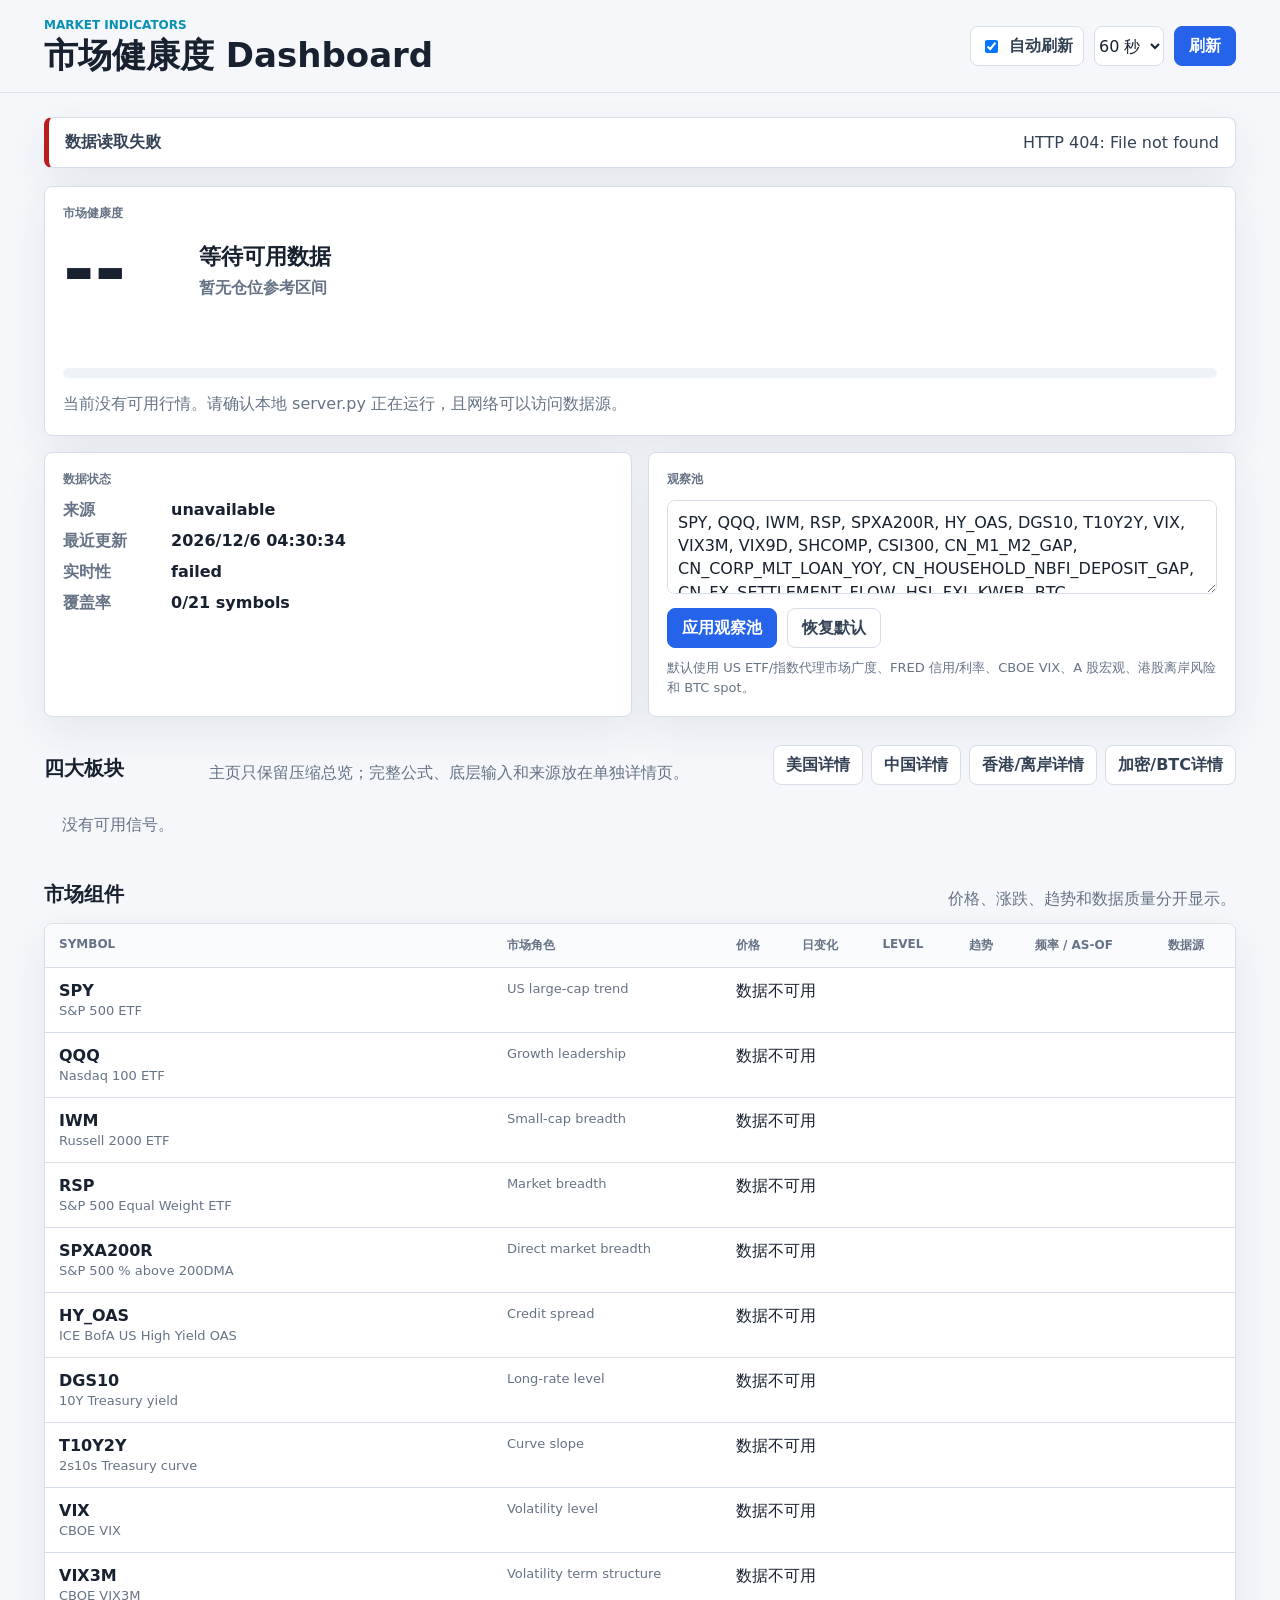
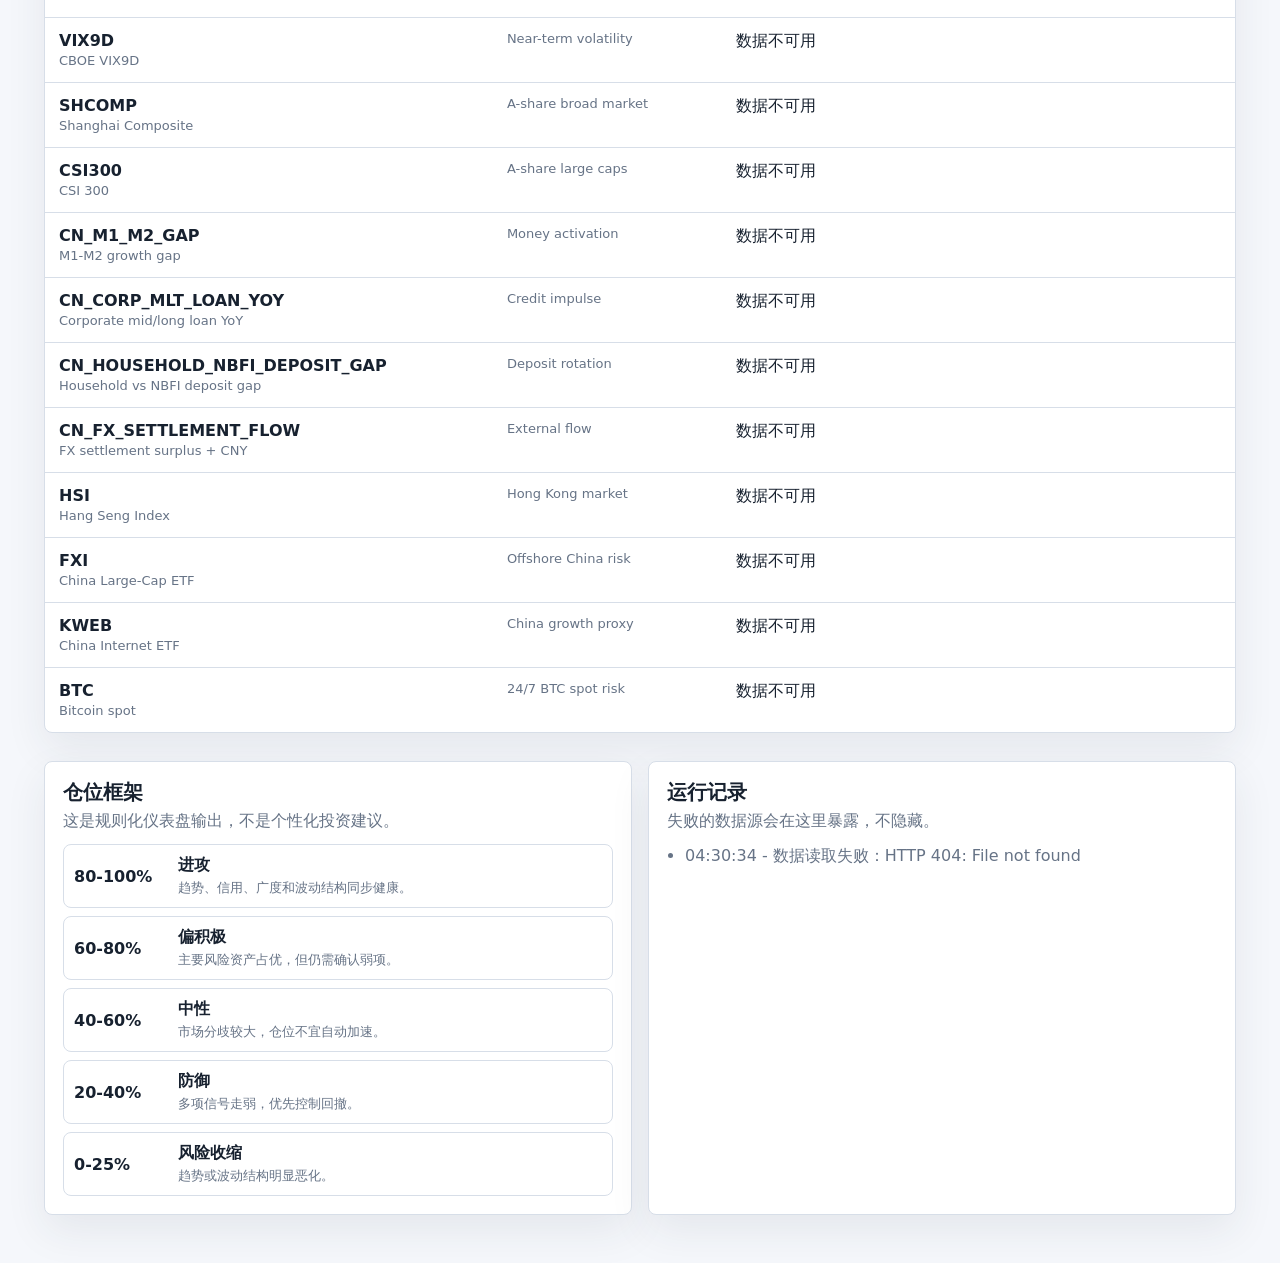
==== index.html @ c3586daf "Prepare dashboard for cloud deployment" ====
<!doctype html>
<html lang="zh-CN">
  <head>
    <meta charset="utf-8" />
    <meta name="viewport" content="width=device-width, initial-scale=1" />
    <title>Market Indicators</title>
    <link rel="stylesheet" href="styles.css" />
  </head>
  <body data-page="dashboard">
    <header class="topbar">
      <div>
        <p class="eyebrow">Market Indicators</p>
        <h1>市场健康度 Dashboard</h1>
      </div>
      <div class="topbar-actions">
        <label class="toggle">
          <input id="autoRefreshToggle" type="checkbox" checked />
          <span>自动刷新</span>
        </label>
        <select id="refreshInterval" aria-label="刷新频率">
          <option value="30">30 秒</option>
          <option value="60" selected>60 秒</option>
          <option value="120">2 分钟</option>
          <option value="300">5 分钟</option>
        </select>
        <button id="refreshButton" type="button">刷新</button>
      </div>
    </header>

    <main class="page-shell">
      <section id="statusBanner" class="status-banner loading" aria-live="polite">
        <strong>正在读取行情...</strong>
        <span>数据会显示来源、时间戳和实时性标签。</span>
      </section>

      <section class="summary-grid" aria-label="市场总览">
        <article class="score-panel">
          <div class="panel-label">市场健康度</div>
          <div class="score-row">
            <div id="healthScore" class="score-value">--</div>
            <div>
              <div id="regimeLabel" class="regime-label">等待数据</div>
              <div id="exposureGuide" class="exposure-guide">暂无仓位参考区间</div>
            </div>
          </div>
          <div id="headlineTrend" class="score-history" aria-label="市场健康度历史趋势"></div>
          <div class="score-meter" aria-hidden="true">
            <span id="scoreMeterFill"></span>
          </div>
          <p id="scoreNarrative" class="narrative">
            免费行情源通常是延迟快照，不应被当作交易级实时数据。
          </p>
        </article>

        <article class="status-panel">
          <div class="panel-label">数据状态</div>
          <dl class="status-list">
            <div>
              <dt>来源</dt>
              <dd id="dataSource">--</dd>
            </div>
            <div>
              <dt>最近更新</dt>
              <dd id="lastUpdated">--</dd>
            </div>
            <div>
              <dt>实时性</dt>
              <dd id="realtimeStatus">--</dd>
            </div>
            <div>
              <dt>覆盖率</dt>
              <dd id="coverageStatus">--</dd>
            </div>
          </dl>
        </article>

        <article class="watchlist-panel">
          <div class="panel-label">观察池</div>
          <textarea id="symbolInput" spellcheck="false" aria-label="观察池 symbols"></textarea>
          <div class="watchlist-actions">
            <button id="applySymbolsButton" type="button">应用观察池</button>
            <button id="resetSymbolsButton" type="button" class="secondary">恢复默认</button>
          </div>
          <p class="field-help">默认使用 US ETF/指数代理市场广度、FRED 信用/利率、CBOE VIX、A 股宏观、港股离岸风险和 BTC spot。</p>
        </article>
      </section>

      <section class="section-block">
        <div class="section-heading">
          <h2>四大板块</h2>
          <p>主页只保留压缩总览；完整公式、底层输入和来源放在单独详情页。</p>
          <nav class="segment-nav" aria-label="板块详情页">
            <a href="us.html">美国详情</a>
            <a href="china.html">中国详情</a>
            <a href="hong-kong.html">香港/离岸详情</a>
            <a href="crypto.html">加密/BTC详情</a>
          </nav>
        </div>
        <div id="segmentsGrid" class="segments-grid"></div>
      </section>

      <section class="section-block">
        <div class="section-heading">
          <h2>市场组件</h2>
          <p>价格、涨跌、趋势和数据质量分开显示。</p>
        </div>
        <div class="table-wrap">
          <table>
            <thead>
              <tr>
                <th>Symbol</th>
                <th>市场角色</th>
                <th>价格</th>
                <th>日变化</th>
                <th>Level</th>
                <th>趋势</th>
                <th>频率 / as-of</th>
                <th>数据源</th>
              </tr>
            </thead>
            <tbody id="marketTableBody"></tbody>
          </table>
        </div>
      </section>

      <section class="section-block two-column">
        <article>
          <div class="section-heading compact">
            <h2>仓位框架</h2>
            <p>这是规则化仪表盘输出，不是个性化投资建议。</p>
          </div>
          <div id="exposureBands" class="exposure-bands"></div>
        </article>
        <article>
          <div class="section-heading compact">
            <h2>运行记录</h2>
            <p>失败的数据源会在这里暴露，不隐藏。</p>
          </div>
          <ul id="eventLog" class="event-log"></ul>
        </article>
      </section>
    </main>

    <script src="config.js"></script>
    <script type="module" src="app.js"></script>
  </body>
</html>
---- styles.css ----
:root {
  color-scheme: light;
  --bg: #f5f7fb;
  --surface: #ffffff;
  --surface-2: #eef3f8;
  --border: #d7dee8;
  --text: #17212f;
  --muted: #667386;
  --blue: #2563eb;
  --cyan: #0891b2;
  --green: #15803d;
  --amber: #b45309;
  --red: #b91c1c;
  --ink-soft: #344256;
  --shadow: 0 16px 42px rgba(35, 48, 70, 0.08);
  font-family:
    Inter, ui-sans-serif, system-ui, -apple-system, BlinkMacSystemFont, "Segoe UI",
    sans-serif;
}

* {
  box-sizing: border-box;
}

body {
  margin: 0;
  background: var(--bg);
  color: var(--text);
}

button,
select,
textarea,
input {
  font: inherit;
}

button,
select {
  min-height: 40px;
}

button {
  border: 1px solid var(--blue);
  border-radius: 8px;
  background: var(--blue);
  color: #ffffff;
  cursor: pointer;
  padding: 0 14px;
  font-weight: 700;
}

.nav-button,
.segment-nav a,
.detail-link {
  display: inline-flex;
  align-items: center;
  justify-content: center;
  min-height: 40px;
  padding: 0 12px;
  border: 1px solid var(--border);
  border-radius: 8px;
  background: #ffffff;
  color: var(--ink-soft);
  font-weight: 800;
  text-decoration: none;
}

.nav-button:hover,
.segment-nav a:hover,
.detail-link:hover {
  border-color: var(--blue);
  color: var(--blue);
  text-decoration: none;
}

button.secondary {
  border-color: var(--border);
  background: #ffffff;
  color: var(--ink-soft);
}

button:disabled {
  cursor: wait;
  opacity: 0.65;
}

select,
textarea {
  border: 1px solid var(--border);
  border-radius: 8px;
  background: #ffffff;
  color: var(--text);
}

.topbar {
  position: sticky;
  top: 0;
  z-index: 10;
  display: flex;
  align-items: center;
  justify-content: space-between;
  gap: 24px;
  padding: 18px clamp(18px, 4vw, 44px);
  border-bottom: 1px solid rgba(215, 222, 232, 0.86);
  background: rgba(245, 247, 251, 0.94);
  backdrop-filter: blur(12px);
}

.eyebrow {
  margin: 0 0 4px;
  color: var(--cyan);
  font-size: 12px;
  font-weight: 800;
  letter-spacing: 0;
  text-transform: uppercase;
}

h1,
h2,
p {
  margin-top: 0;
}

h1 {
  margin-bottom: 0;
  font-size: clamp(24px, 3vw, 34px);
  line-height: 1.12;
}

h2 {
  margin-bottom: 4px;
  font-size: 20px;
  line-height: 1.25;
}

.topbar-actions {
  display: flex;
  align-items: center;
  gap: 10px;
  flex-wrap: wrap;
  justify-content: flex-end;
}

.toggle {
  display: inline-flex;
  align-items: center;
  gap: 8px;
  min-height: 40px;
  padding: 0 10px;
  border: 1px solid var(--border);
  border-radius: 8px;
  background: #ffffff;
  color: var(--ink-soft);
  font-weight: 700;
}

.page-shell {
  width: min(1480px, 100%);
  margin: 0 auto;
  padding: 24px clamp(16px, 4vw, 44px) 48px;
}

.status-banner {
  display: flex;
  align-items: center;
  justify-content: space-between;
  gap: 16px;
  margin-bottom: 18px;
  padding: 14px 16px;
  border: 1px solid var(--border);
  border-left: 5px solid var(--blue);
  border-radius: 8px;
  background: #ffffff;
  box-shadow: var(--shadow);
  color: var(--ink-soft);
}

.status-banner.success {
  border-left-color: var(--green);
}

.status-banner.warning {
  border-left-color: var(--amber);
}

.status-banner.error {
  border-left-color: var(--red);
}

.summary-grid {
  display: grid;
  grid-template-columns: minmax(320px, 1.1fr) minmax(280px, 0.8fr) minmax(300px, 0.75fr);
  gap: 16px;
}

.score-panel,
.status-panel,
.watchlist-panel,
.segment-card,
.two-column > article {
  border: 1px solid var(--border);
  border-radius: 8px;
  background: var(--surface);
  box-shadow: var(--shadow);
}

.score-panel,
.status-panel,
.watchlist-panel {
  padding: 18px;
}

.panel-label {
  margin-bottom: 12px;
  color: var(--muted);
  font-size: 12px;
  font-weight: 800;
  letter-spacing: 0;
  text-transform: uppercase;
}

.score-row {
  display: grid;
  grid-template-columns: auto 1fr;
  align-items: center;
  gap: 18px;
}

.score-value {
  min-width: 118px;
  font-size: clamp(54px, 8vw, 76px);
  font-weight: 850;
  line-height: 0.95;
}

.regime-label {
  color: var(--text);
  font-size: 22px;
  font-weight: 850;
}

.exposure-guide {
  margin-top: 6px;
  color: var(--muted);
  font-weight: 700;
}

.score-history {
  display: flex;
  align-items: center;
  gap: 10px;
  min-height: 32px;
  margin-top: 12px;
  color: var(--muted);
  font-size: 12px;
  font-weight: 800;
  flex-wrap: wrap;
}

.empty-history {
  font-weight: 700;
}

.sparkline {
  width: 96px;
  height: 28px;
  overflow: visible;
}

.sparkline polyline {
  fill: none;
  stroke: var(--blue);
  stroke-width: 2;
  stroke-linecap: round;
  stroke-linejoin: round;
}

.score-meter {
  height: 10px;
  margin: 18px 0 14px;
  overflow: hidden;
  border-radius: 999px;
  background: var(--surface-2);
}

.score-meter span {
  display: block;
  width: 0%;
  height: 100%;
  border-radius: inherit;
  background: linear-gradient(90deg, var(--red), var(--amber), var(--green));
  transition: width 240ms ease;
}

.narrative,
.field-help,
.section-heading p,
.event-log {
  color: var(--muted);
  line-height: 1.55;
}

.narrative {
  margin-bottom: 0;
}

.status-list {
  display: grid;
  gap: 10px;
  margin: 0;
}

.status-list div {
  display: grid;
  grid-template-columns: 96px 1fr;
  gap: 12px;
}

dt {
  color: var(--muted);
  font-weight: 700;
}

dd {
  margin: 0;
  font-weight: 750;
  overflow-wrap: anywhere;
}

.watchlist-panel textarea {
  width: 100%;
  min-height: 94px;
  resize: vertical;
  padding: 10px;
  line-height: 1.45;
}

.watchlist-actions {
  display: flex;
  gap: 10px;
  margin-top: 10px;
  flex-wrap: wrap;
}

.field-help {
  margin: 10px 0 0;
  font-size: 13px;
}

.section-block {
  margin-top: 28px;
}

.section-heading {
  display: flex;
  align-items: end;
  justify-content: space-between;
  gap: 20px;
  margin-bottom: 12px;
}

.section-heading p {
  margin-bottom: 0;
}

.section-heading.compact {
  display: block;
  margin-bottom: 10px;
}

.segment-nav {
  display: flex;
  gap: 8px;
  flex-wrap: wrap;
  justify-content: flex-end;
}

.segments-grid {
  display: grid;
  grid-template-columns: 1fr;
  gap: 16px;
}

body[data-page="dashboard"] .segments-grid {
  grid-template-columns: repeat(4, minmax(0, 1fr));
}

.legacy-split-grid {
  grid-template-columns: repeat(2, minmax(0, 1fr));
}

.segment-card {
  min-width: 0;
  padding: 16px;
}

.compact-segment-card {
  display: grid;
  align-content: start;
  gap: 12px;
  min-height: 0;
}

.segment-head {
  display: flex;
  align-items: flex-start;
  justify-content: space-between;
  gap: 12px;
}

.segment-head h3 {
  margin: 0;
  font-size: 46px;
  line-height: 0.95;
}

.segment-head h3 span {
  margin-left: 4px;
  color: var(--muted);
  font-size: 18px;
}

.segment-badges {
  display: flex;
  flex-direction: column;
  align-items: flex-end;
  gap: 6px;
}

.segment-description {
  margin: 12px 0;
  color: var(--muted);
  line-height: 1.5;
}

.compact-segment-card .segment-description {
  min-height: 44px;
  margin: 0;
}

.segment-formula {
  display: flex;
  gap: 8px;
  flex-wrap: wrap;
  margin: 0 0 14px;
  color: var(--muted);
  font-size: 13px;
  line-height: 1.45;
}

.segment-formula span {
  min-height: 28px;
  padding: 5px 9px;
  border: 1px solid var(--border);
  border-radius: 8px;
  background: #ffffff;
  overflow-wrap: anywhere;
}

.compact-segment-card .segment-formula {
  margin-bottom: 0;
}

.summary-signal-list {
  display: grid;
  gap: 8px;
}

.summary-signal {
  display: grid;
  grid-template-columns: minmax(0, 1fr) auto;
  gap: 8px;
  align-items: center;
  min-height: 34px;
  padding: 8px 10px;
  border: 1px solid var(--border);
  border-radius: 8px;
  background: #ffffff;
  color: var(--muted);
  font-size: 13px;
}

.summary-signal strong {
  color: var(--text);
}

.detail-link {
  width: 100%;
  border-color: var(--blue);
  color: var(--blue);
}

.detail-page-shell {
  max-width: 1180px;
}

.detail-status-panel {
  margin-bottom: 18px;
}

.detail-status-panel .status-list {
  grid-template-columns: repeat(4, minmax(0, 1fr));
}

.detail-segment-card {
  padding: 18px;
}

.detail-indicator-list {
  margin-top: 14px;
}

.observation-notes {
  display: grid;
  gap: 8px;
  margin: 12px 0 4px;
}

.observation-note {
  display: grid;
  gap: 4px;
  padding: 10px;
  border: 1px solid var(--border);
  border-radius: 8px;
  background: #fff;
  color: var(--muted);
  line-height: 1.45;
}

.observation-note strong {
  color: var(--text);
}

.mini-meter {
  height: 8px;
  margin-bottom: 14px;
  overflow: hidden;
  border-radius: 999px;
  background: var(--surface-2);
}

.mini-meter span {
  display: block;
  height: 100%;
  border-radius: inherit;
  background: linear-gradient(90deg, var(--red), var(--amber), var(--green));
}

.indicator-list {
  display: grid;
  gap: 8px;
}

.indicator-detail {
  border: 1px solid var(--border);
  border-radius: 8px;
  background: #fbfdff;
}

.indicator-detail summary {
  display: grid;
  grid-template-columns: 1fr auto;
  gap: 12px;
  align-items: center;
  min-height: 66px;
  padding: 10px 12px;
  cursor: pointer;
  list-style: none;
}

.indicator-detail summary::-webkit-details-marker {
  display: none;
}

.indicator-detail summary strong,
.indicator-detail summary em {
  display: block;
}

.indicator-detail summary strong {
  margin-bottom: 4px;
  color: var(--text);
}

.weight-pill {
  display: inline-flex;
  align-items: center;
  min-height: 22px;
  margin-left: 6px;
  padding: 0 7px;
  border-radius: 999px;
  background: var(--surface-2);
  color: var(--muted);
  font-size: 11px;
  font-weight: 850;
  vertical-align: middle;
}

.indicator-detail summary em {
  color: var(--muted);
  font-size: 13px;
  font-style: normal;
  line-height: 1.45;
}

.indicator-score {
  display: grid;
  justify-items: end;
  gap: 4px;
  font-weight: 850;
  white-space: nowrap;
}

.indicator-body {
  display: grid;
  gap: 12px;
  min-width: 0;
  overflow: visible;
  padding: 0 12px 12px;
}

.indicator-meta {
  display: grid;
  gap: 8px;
  margin: 0;
  padding: 10px;
  border-radius: 8px;
  background: #ffffff;
}

.indicator-meta div {
  display: grid;
  grid-template-columns: 78px minmax(0, 1fr);
  gap: 10px;
}

.indicator-meta dd,
.indicator-meta dt {
  min-width: 0;
  font-size: 13px;
  overflow-wrap: anywhere;
}

.input-grid {
  display: grid;
  gap: 8px;
}

.input-row {
  display: grid;
  grid-template-columns: minmax(160px, 1.4fr) repeat(6, minmax(86px, 0.7fr));
  gap: 8px;
  align-items: center;
  padding: 10px;
  border: 1px solid var(--border);
  border-radius: 8px;
  background: #ffffff;
  color: var(--ink-soft);
  font-size: 13px;
  overflow-wrap: anywhere;
}

.input-title strong,
.input-title span {
  display: block;
}

.input-title span {
  margin-top: 2px;
  color: var(--muted);
}

.input-note {
  grid-column: 1 / -1;
  margin: 2px 0 0;
  color: var(--muted);
  font-size: 12px;
  line-height: 1.45;
}

.error-text {
  color: var(--red);
}

.tag {
  display: inline-flex;
  align-items: center;
  min-height: 26px;
  padding: 0 9px;
  border-radius: 999px;
  background: var(--surface-2);
  color: var(--ink-soft);
  font-size: 12px;
  font-weight: 800;
}

.tag.good {
  background: #dcfce7;
  color: var(--green);
}

.tag.neutral {
  background: #fef3c7;
  color: var(--amber);
}

.tag.bad {
  background: #fee2e2;
  color: var(--red);
}

a {
  color: var(--blue);
  font-weight: 750;
  text-decoration: none;
  overflow-wrap: anywhere;
}

a:hover {
  text-decoration: underline;
}

.table-wrap {
  overflow-x: auto;
  border: 1px solid var(--border);
  border-radius: 8px;
  background: #ffffff;
  box-shadow: var(--shadow);
}

table {
  width: 100%;
  min-width: 1120px;
  border-collapse: collapse;
}

th,
td {
  padding: 13px 14px;
  border-bottom: 1px solid var(--border);
  text-align: left;
  vertical-align: top;
  white-space: nowrap;
}

th {
  background: #f9fbfd;
  color: var(--muted);
  font-size: 12px;
  font-weight: 850;
  text-transform: uppercase;
}

tbody tr:last-child td {
  border-bottom: 0;
}

.symbol-cell strong {
  display: block;
}

.symbol-cell span,
.symbol-cell small,
.role-cell {
  color: var(--muted);
  font-size: 13px;
}

.symbol-cell small {
  display: block;
  max-width: 240px;
  margin-top: 4px;
  line-height: 1.35;
  white-space: normal;
}

.number-up {
  color: var(--green);
  font-weight: 850;
}

.number-down {
  color: var(--red);
  font-weight: 850;
}

.number-flat {
  color: var(--muted);
  font-weight: 850;
}

.trend-stack {
  display: grid;
  gap: 4px;
}

.trend-stack small {
  color: var(--muted);
}

.two-column {
  display: grid;
  grid-template-columns: 1fr 1fr;
  gap: 16px;
}

.two-column > article {
  padding: 18px;
}

.exposure-bands {
  display: grid;
  gap: 8px;
}

.band-row {
  display: grid;
  grid-template-columns: 92px 1fr;
  gap: 12px;
  align-items: center;
  padding: 10px;
  border: 1px solid var(--border);
  border-radius: 8px;
  background: #ffffff;
}

.slow-input-row {
  background: #f8fafc;
  border-style: dashed;
}

.divergence-row {
  border-color: rgba(185, 28, 28, 0.55);
}

.band-row.active {
  border-color: var(--blue);
  background: #eff6ff;
}

.band-row.pending {
  border-color: rgba(180, 83, 9, 0.55);
  background: #fff7ed;
}

.band-range {
  font-weight: 850;
}

.band-label {
  display: block;
  color: var(--text);
  font-weight: 850;
}

.band-note {
  display: block;
  margin-top: 3px;
  color: var(--muted);
  font-size: 13px;
}

.event-log {
  min-height: 210px;
  max-height: 300px;
  overflow: auto;
  margin: 0;
  padding-left: 18px;
}

.event-log li + li {
  margin-top: 8px;
}

.empty-state {
  padding: 18px;
  color: var(--muted);
}

@media (max-width: 1400px) {
  .summary-grid {
    grid-template-columns: repeat(2, minmax(0, 1fr));
  }

  .score-panel {
    grid-column: 1 / -1;
  }
}

@media (max-width: 1180px) {
  .segments-grid {
    grid-template-columns: 1fr;
  }

  body[data-page="dashboard"] .segments-grid {
    grid-template-columns: repeat(2, minmax(0, 1fr));
  }
}

@media (max-width: 760px) {
  .topbar {
    position: static;
    align-items: stretch;
    flex-direction: column;
  }

  .topbar-actions,
  .status-banner,
  .section-heading,
  .segment-nav {
    align-items: stretch;
    flex-direction: column;
  }

  .topbar-actions > *,
  .watchlist-actions > * {
    width: 100%;
  }

  .summary-grid,
  .segments-grid,
  body[data-page="dashboard"] .segments-grid,
  .two-column,
  .detail-status-panel .status-list {
    grid-template-columns: 1fr;
  }

  .score-row,
  .status-list div,
  .band-row,
  .indicator-detail summary,
  .indicator-meta div,
  .input-row {
    grid-template-columns: 1fr;
  }

  .indicator-score {
    justify-items: start;
  }

  .score-value {
    min-width: 0;
  }
}
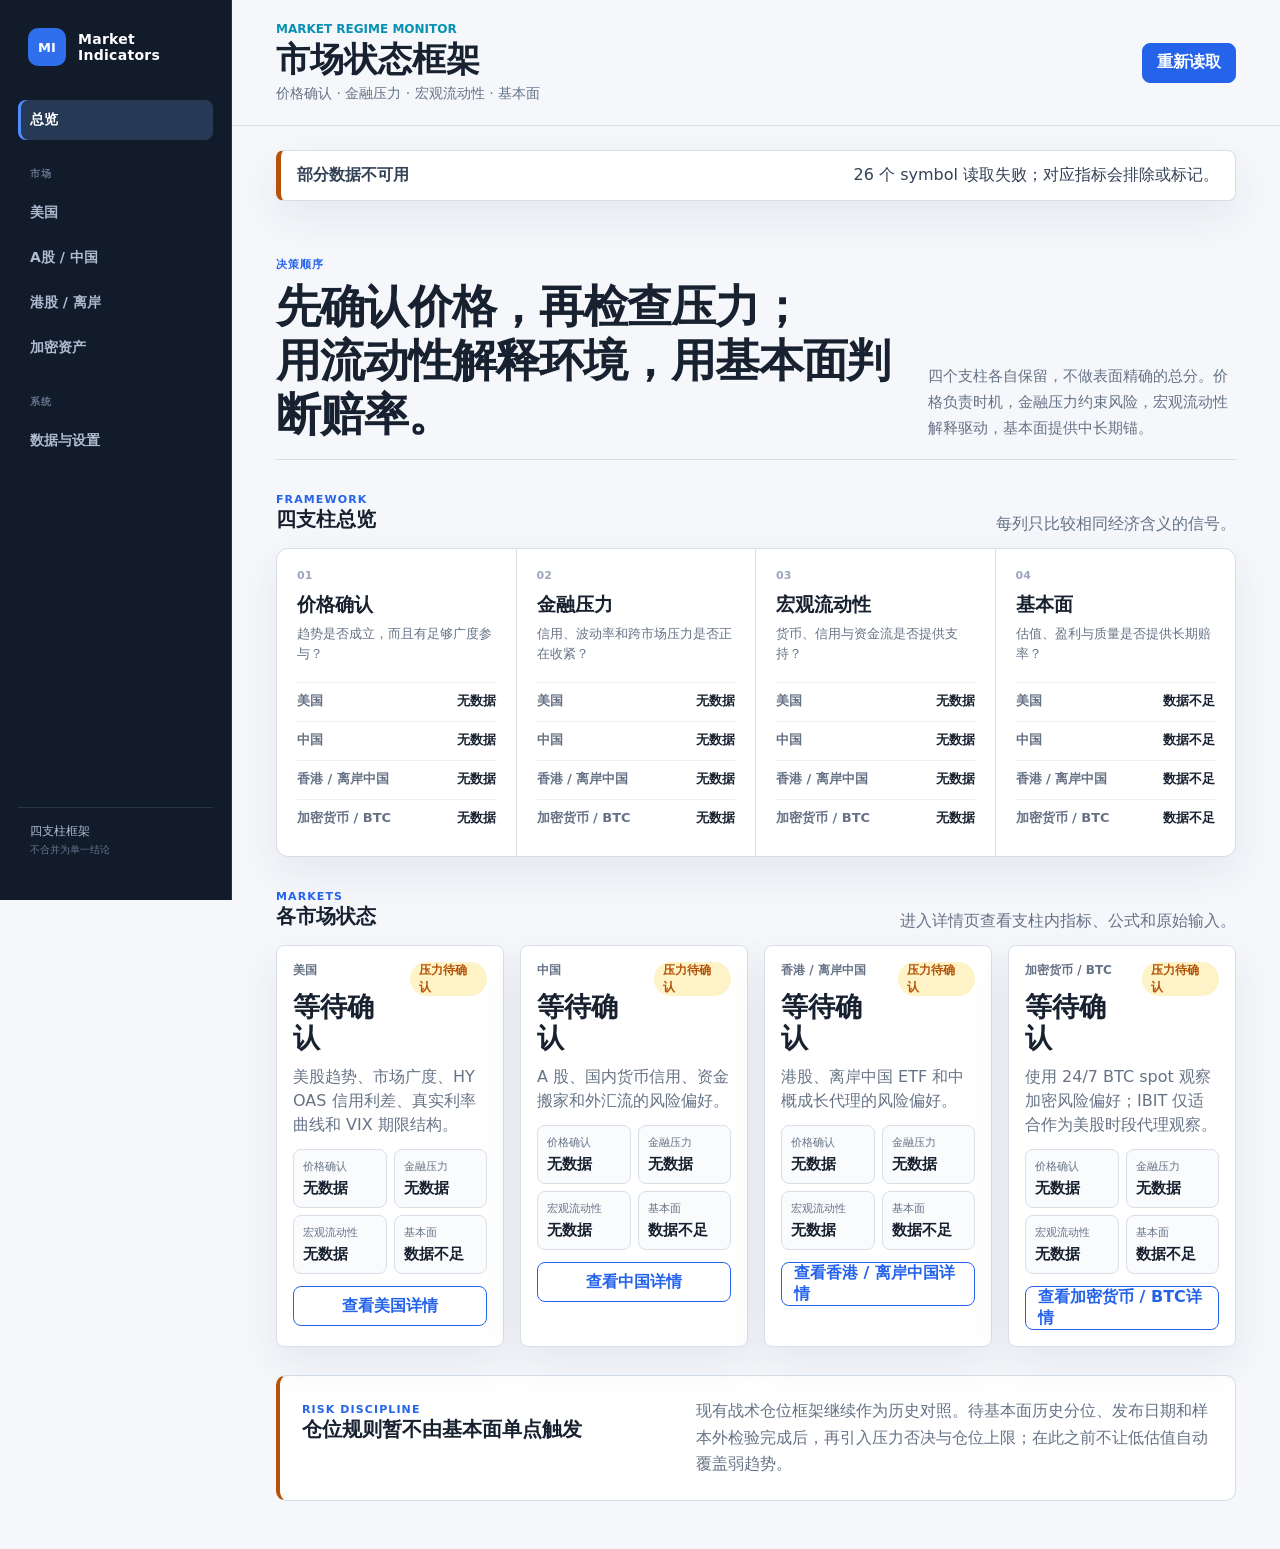
==== commit 56bed291: "Redesign dashboard around four-pillar framework" ====
--- a/index.html
+++ b/index.html
@@ -3,144 +3,66 @@
   <head>
     <meta charset="utf-8" />
     <meta name="viewport" content="width=device-width, initial-scale=1" />
-    <title>Market Indicators</title>
+    <title>市场状态框架</title>
     <link rel="stylesheet" href="styles.css" />
   </head>
   <body data-page="dashboard">
-    <header class="topbar">
-      <div>
-        <p class="eyebrow">Market Indicators</p>
-        <h1>市场健康度 Dashboard</h1>
+    <div class="app-layout">
+      <aside class="sidebar">
+        <a class="brand" href="index.html"><span>MI</span><strong>Market<br />Indicators</strong></a>
+        <nav class="side-nav" aria-label="主要导航">
+          <a class="active" href="index.html">总览</a>
+          <span class="nav-section">市场</span>
+          <a href="us.html">美国</a>
+          <a href="china.html">A股 / 中国</a>
+          <a href="hong-kong.html">港股 / 离岸</a>
+          <a href="crypto.html">加密资产</a>
+          <span class="nav-section">系统</span>
+          <a href="settings.html">数据与设置</a>
+        </nav>
+        <div class="sidebar-foot">四支柱框架<br /><small>不合并为单一结论</small></div>
+      </aside>
+
+      <div class="app-main">
+        <header class="topbar">
+          <div>
+            <p class="eyebrow">Market regime monitor</p>
+            <h1>市场状态框架</h1>
+            <p class="topbar-subtitle">价格确认 · 金融压力 · 宏观流动性 · 基本面</p>
+          </div>
+          <button id="refreshButton" type="button">更新快照</button>
+        </header>
+
+        <main class="page-shell">
+          <section id="statusBanner" class="status-banner loading compact-banner" aria-live="polite">
+            <strong>正在读取最新快照...</strong><span></span>
+          </section>
+
+          <section class="framework-intro">
+            <div>
+              <span class="section-kicker">决策顺序</span>
+              <h2>先确认价格，再检查压力；<br />用流动性解释环境，用基本面判断赔率。</h2>
+            </div>
+            <p>四个支柱各自保留，不做表面精确的总分。价格负责时机，金融压力约束风险，宏观流动性解释驱动，基本面提供中长期锚。</p>
+          </section>
+
+          <section class="section-block">
+            <div class="section-heading"><div><span class="section-kicker">Framework</span><h2>四支柱总览</h2></div><p>每列只比较相同经济含义的信号。</p></div>
+            <div id="pillarsGrid" class="pillar-overview-grid"></div>
+          </section>
+
+          <section class="section-block">
+            <div class="section-heading"><div><span class="section-kicker">Markets</span><h2>各市场状态</h2></div><p>进入详情页查看支柱内指标、公式和原始输入。</p></div>
+            <div id="segmentsGrid" class="segments-grid"></div>
+          </section>
+
+          <section class="section-block exposure-note">
+            <div><span class="section-kicker">Risk discipline</span><h2>仓位规则暂不由基本面单点触发</h2></div>
+            <p>现有战术仓位框架继续作为历史对照。待基本面历史分位、发布日期和样本外检验完成后，再引入压力否决与仓位上限；在此之前不让低估值自动覆盖弱趋势。</p>
+          </section>
+        </main>
       </div>
-      <div class="topbar-actions">
-        <label class="toggle">
-          <input id="autoRefreshToggle" type="checkbox" checked />
-          <span>自动刷新</span>
-        </label>
-        <select id="refreshInterval" aria-label="刷新频率">
-          <option value="30">30 秒</option>
-          <option value="60" selected>60 秒</option>
-          <option value="120">2 分钟</option>
-          <option value="300">5 分钟</option>
-        </select>
-        <button id="refreshButton" type="button">刷新</button>
-      </div>
-    </header>
-
-    <main class="page-shell">
-      <section id="statusBanner" class="status-banner loading" aria-live="polite">
-        <strong>正在读取行情...</strong>
-        <span>数据会显示来源、时间戳和实时性标签。</span>
-      </section>
-
-      <section class="summary-grid" aria-label="市场总览">
-        <article class="score-panel">
-          <div class="panel-label">市场健康度</div>
-          <div class="score-row">
-            <div id="healthScore" class="score-value">--</div>
-            <div>
-              <div id="regimeLabel" class="regime-label">等待数据</div>
-              <div id="exposureGuide" class="exposure-guide">暂无仓位参考区间</div>
-            </div>
-          </div>
-          <div id="headlineTrend" class="score-history" aria-label="市场健康度历史趋势"></div>
-          <div class="score-meter" aria-hidden="true">
-            <span id="scoreMeterFill"></span>
-          </div>
-          <p id="scoreNarrative" class="narrative">
-            免费行情源通常是延迟快照，不应被当作交易级实时数据。
-          </p>
-        </article>
-
-        <article class="status-panel">
-          <div class="panel-label">数据状态</div>
-          <dl class="status-list">
-            <div>
-              <dt>来源</dt>
-              <dd id="dataSource">--</dd>
-            </div>
-            <div>
-              <dt>最近更新</dt>
-              <dd id="lastUpdated">--</dd>
-            </div>
-            <div>
-              <dt>实时性</dt>
-              <dd id="realtimeStatus">--</dd>
-            </div>
-            <div>
-              <dt>覆盖率</dt>
-              <dd id="coverageStatus">--</dd>
-            </div>
-          </dl>
-        </article>
-
-        <article class="watchlist-panel">
-          <div class="panel-label">观察池</div>
-          <textarea id="symbolInput" spellcheck="false" aria-label="观察池 symbols"></textarea>
-          <div class="watchlist-actions">
-            <button id="applySymbolsButton" type="button">应用观察池</button>
-            <button id="resetSymbolsButton" type="button" class="secondary">恢复默认</button>
-          </div>
-          <p class="field-help">默认使用 US ETF/指数代理市场广度、FRED 信用/利率、CBOE VIX、A 股宏观、港股离岸风险和 BTC spot。</p>
-        </article>
-      </section>
-
-      <section class="section-block">
-        <div class="section-heading">
-          <h2>四大板块</h2>
-          <p>主页只保留压缩总览；完整公式、底层输入和来源放在单独详情页。</p>
-          <nav class="segment-nav" aria-label="板块详情页">
-            <a href="us.html">美国详情</a>
-            <a href="china.html">中国详情</a>
-            <a href="hong-kong.html">香港/离岸详情</a>
-            <a href="crypto.html">加密/BTC详情</a>
-          </nav>
-        </div>
-        <div id="segmentsGrid" class="segments-grid"></div>
-      </section>
-
-      <section class="section-block">
-        <div class="section-heading">
-          <h2>市场组件</h2>
-          <p>价格、涨跌、趋势和数据质量分开显示。</p>
-        </div>
-        <div class="table-wrap">
-          <table>
-            <thead>
-              <tr>
-                <th>Symbol</th>
-                <th>市场角色</th>
-                <th>价格</th>
-                <th>日变化</th>
-                <th>Level</th>
-                <th>趋势</th>
-                <th>频率 / as-of</th>
-                <th>数据源</th>
-              </tr>
-            </thead>
-            <tbody id="marketTableBody"></tbody>
-          </table>
-        </div>
-      </section>
-
-      <section class="section-block two-column">
-        <article>
-          <div class="section-heading compact">
-            <h2>仓位框架</h2>
-            <p>这是规则化仪表盘输出，不是个性化投资建议。</p>
-          </div>
-          <div id="exposureBands" class="exposure-bands"></div>
-        </article>
-        <article>
-          <div class="section-heading compact">
-            <h2>运行记录</h2>
-            <p>失败的数据源会在这里暴露，不隐藏。</p>
-          </div>
-          <ul id="eventLog" class="event-log"></ul>
-        </article>
-      </section>
-    </main>
-
+    </div>
     <script src="config.js"></script>
     <script type="module" src="app.js"></script>
   </body>
--- a/styles.css
+++ b/styles.css
@@ -28,6 +28,25 @@
   color: var(--text);
 }
 
+.app-layout { min-height: 100vh; }
+.sidebar {
+  position: fixed; inset: 0 auto 0 0; z-index: 30; width: 232px;
+  display: flex; flex-direction: column; padding: 28px 18px;
+  border-right: 1px solid #263449; background: #111b2a; color: #fff;
+}
+.brand { display: flex; align-items: center; gap: 12px; margin: 0 10px 34px; color: #fff; text-decoration: none; }
+.brand:hover { text-decoration: none; }
+.brand > span { display: grid; place-items: center; width: 38px; height: 38px; border-radius: 10px; background: #2f6fed; font-size: 13px; font-weight: 900; }
+.brand strong { font-size: 14px; line-height: 1.15; letter-spacing: .02em; }
+.side-nav { display: grid; gap: 5px; }
+.side-nav a { padding: 11px 12px; border-radius: 8px; color: #aebbd0; font-size: 14px; font-weight: 700; text-decoration: none; }
+.side-nav a:hover { background: #1c2a3d; color: #fff; text-decoration: none; }
+.side-nav a.active { background: #263a56; color: #fff; box-shadow: inset 3px 0 #4f8cff; }
+.nav-section { margin: 22px 12px 7px; color: #65758d; font-size: 10px; font-weight: 900; letter-spacing: .12em; text-transform: uppercase; }
+.sidebar-foot { margin-top: auto; padding: 14px 12px; border-top: 1px solid #263449; color: #aebbd0; font-size: 12px; line-height: 1.5; }
+.sidebar-foot small { color: #65758d; }
+.app-main { min-width: 0; margin-left: 232px; }
+
 button,
 select,
 textarea,
@@ -101,11 +120,42 @@
   align-items: center;
   justify-content: space-between;
   gap: 24px;
-  padding: 18px clamp(18px, 4vw, 44px);
+  padding: 22px clamp(18px, 4vw, 44px);
   border-bottom: 1px solid rgba(215, 222, 232, 0.86);
   background: rgba(245, 247, 251, 0.94);
   backdrop-filter: blur(12px);
 }
+.topbar-subtitle { margin: 7px 0 0; color: var(--muted); font-size: 14px; }
+.section-kicker { color: var(--blue); font-size: 11px; font-weight: 900; letter-spacing: .1em; text-transform: uppercase; }
+.framework-intro { display: grid; grid-template-columns: minmax(0, 1.6fr) minmax(280px, .8fr); gap: 36px; align-items: end; padding: 34px 0 18px; border-bottom: 1px solid var(--border); }
+.framework-intro h2 { margin: 8px 0 0; font-size: clamp(27px, 3.5vw, 45px); line-height: 1.2; letter-spacing: -.025em; }
+.framework-intro p { max-width: 520px; margin: 0; color: var(--muted); font-size: 15px; line-height: 1.75; }
+.compact-banner { margin-bottom: 0; box-shadow: none; }
+.pillar-overview-grid { display: grid; grid-template-columns: repeat(4, minmax(0, 1fr)); border: 1px solid var(--border); border-radius: 12px; background: #fff; box-shadow: var(--shadow); overflow: hidden; }
+.pillar-column { min-width: 0; padding: 20px; border-right: 1px solid var(--border); }
+.pillar-column:last-child { border-right: 0; }
+.pillar-number { color: #9aa7b9; font-size: 11px; font-weight: 900; }
+.pillar-column h3 { margin: 10px 0 6px; font-size: 19px; }
+.pillar-column > p { min-height: 42px; color: var(--muted); font-size: 13px; line-height: 1.5; }
+.pillar-market-list { display: grid; gap: 2px; margin-top: 16px; }
+.pillar-market-list a { display: flex; justify-content: space-between; gap: 8px; padding: 9px 0; border-top: 1px solid #edf1f6; color: var(--muted); font-size: 13px; }
+.pillar-market-list strong { color: var(--text); }
+.pillar-market-list strong.good { color: var(--green); }.pillar-market-list strong.bad { color: var(--red); }
+.market-state-title { max-width: 210px; font-size: 27px !important; line-height: 1.15 !important; }
+.market-pillar-strip { display: grid; grid-template-columns: repeat(2, 1fr); gap: 7px; }
+.pillar-mini { display: grid; gap: 5px; padding: 9px; border: 1px solid var(--border); border-radius: 8px; background: #f9fbfd; }
+.pillar-mini span { color: var(--muted); font-size: 11px; }.pillar-mini strong { font-size: 15px; }
+.exposure-note { display: grid; grid-template-columns: minmax(260px,.7fr) 1fr; gap: 32px; padding: 22px; border: 1px solid var(--border); border-left: 4px solid var(--amber); border-radius: 10px; background: #fff; }
+.exposure-note p { margin: 0; color: var(--muted); line-height: 1.65; }
+.pillar-detail-list { display: grid; gap: 18px; margin-top: 24px; }
+.pillar-detail-section { scroll-margin-top: 110px; padding: 20px; border: 1px solid var(--border); border-radius: 12px; background: #f9fbfd; }
+.pillar-detail-head { display: flex; justify-content: space-between; align-items: start; gap: 18px; margin-bottom: 16px; }
+.pillar-detail-head h2 { margin-top: 5px; }
+.pillar-detail-score { font-size: 18px; font-weight: 900; white-space: nowrap; }.pillar-detail-score.good { color: var(--green); }.pillar-detail-score.bad { color: var(--red); }.pillar-detail-score.neutral { color: var(--amber); }
+.pillar-empty { margin: 0; padding: 16px; border: 1px dashed var(--border); border-radius: 8px; color: var(--muted); }
+.settings-grid { display: grid; grid-template-columns: 1fr 1.2fr .7fr; gap: 16px; }
+.settings-grid > article { padding: 18px; border: 1px solid var(--border); border-radius: 8px; background: #fff; box-shadow: var(--shadow); }
+.settings-grid select { width: 100%; margin-top: 10px; padding: 0 10px; }
 
 .eyebrow {
   margin: 0 0 4px;
@@ -386,6 +436,26 @@
   grid-template-columns: repeat(4, minmax(0, 1fr));
 }
 
+@media (max-width: 1100px) {
+  .pillar-overview-grid { grid-template-columns: repeat(2, minmax(0, 1fr)); }
+  .pillar-column:nth-child(2) { border-right: 0; }
+  .pillar-column:nth-child(-n+2) { border-bottom: 1px solid var(--border); }
+  body[data-page="dashboard"] .segments-grid { grid-template-columns: repeat(2, minmax(0, 1fr)); }
+  .settings-grid { grid-template-columns: 1fr 1fr; }
+}
+
+@media (max-width: 760px) {
+  .sidebar { position: static; width: auto; padding: 14px; }
+  .brand { margin: 0 0 12px; }.brand strong,.sidebar-foot,.nav-section { display: none; }
+  .side-nav { display: flex; gap: 4px; overflow-x: auto; }.side-nav a { white-space: nowrap; }
+  .app-main { margin-left: 0; }
+  .topbar { position: static; align-items: flex-start; }.topbar-actions { justify-content: flex-start; }
+  .framework-intro,.exposure-note { grid-template-columns: 1fr; gap: 16px; }
+  .pillar-overview-grid,body[data-page="dashboard"] .segments-grid,.settings-grid { grid-template-columns: 1fr; }
+  .pillar-column { border-right: 0; border-bottom: 1px solid var(--border); }.pillar-column:last-child { border-bottom: 0; }
+  .pillar-column:nth-child(2) { border-bottom: 1px solid var(--border); }
+}
+
 .legacy-split-grid {
   grid-template-columns: repeat(2, minmax(0, 1fr));
 }
@@ -509,6 +579,74 @@
 
 .detail-indicator-list {
   margin-top: 14px;
+}
+
+.fundamental-summary {
+  display: grid;
+  gap: 0.25rem;
+  margin: 0.75rem 0;
+  padding: 0.75rem;
+  border: 1px solid var(--line);
+  border-radius: 12px;
+  background: color-mix(in srgb, var(--panel) 90%, var(--accent) 10%);
+}
+
+.fundamental-summary strong { font-size: 0.78rem; color: var(--muted); }
+.fundamental-summary span { font-size: 0.84rem; }
+.fundamental-summary.unavailable { opacity: 0.72; }
+
+.fundamental-anchor {
+  margin: 1.25rem 0;
+  padding: 1.1rem;
+  border: 1px solid var(--line);
+  border-radius: 16px;
+  background: color-mix(in srgb, var(--panel) 94%, var(--accent) 6%);
+}
+
+.fundamental-anchor-head {
+  display: flex;
+  justify-content: space-between;
+  gap: 1rem;
+  align-items: flex-start;
+}
+
+.fundamental-anchor h3 { margin: 0.25rem 0 0; }
+.fundamental-anchor > p { color: var(--muted); }
+
+.fundamental-grid {
+  display: grid;
+  grid-template-columns: repeat(4, minmax(0, 1fr));
+  gap: 0.75rem;
+}
+
+.fundamental-metric {
+  display: grid;
+  gap: 0.35rem;
+  padding: 0.85rem;
+  border: 1px solid var(--line);
+  border-radius: 12px;
+  background: var(--panel);
+}
+
+.fundamental-metric span { color: var(--muted); font-size: 0.78rem; }
+.fundamental-metric strong { font-size: 1.2rem; }
+.fundamental-metric small { color: var(--muted); line-height: 1.45; }
+
+.fundamental-source {
+  display: flex;
+  flex-wrap: wrap;
+  gap: 0.5rem 1rem;
+  margin-top: 0.9rem;
+  color: var(--muted);
+  font-size: 0.75rem;
+}
+
+@media (max-width: 900px) {
+  .fundamental-grid { grid-template-columns: repeat(2, minmax(0, 1fr)); }
+}
+
+@media (max-width: 560px) {
+  .fundamental-grid { grid-template-columns: 1fr; }
 }
 
 .observation-notes {
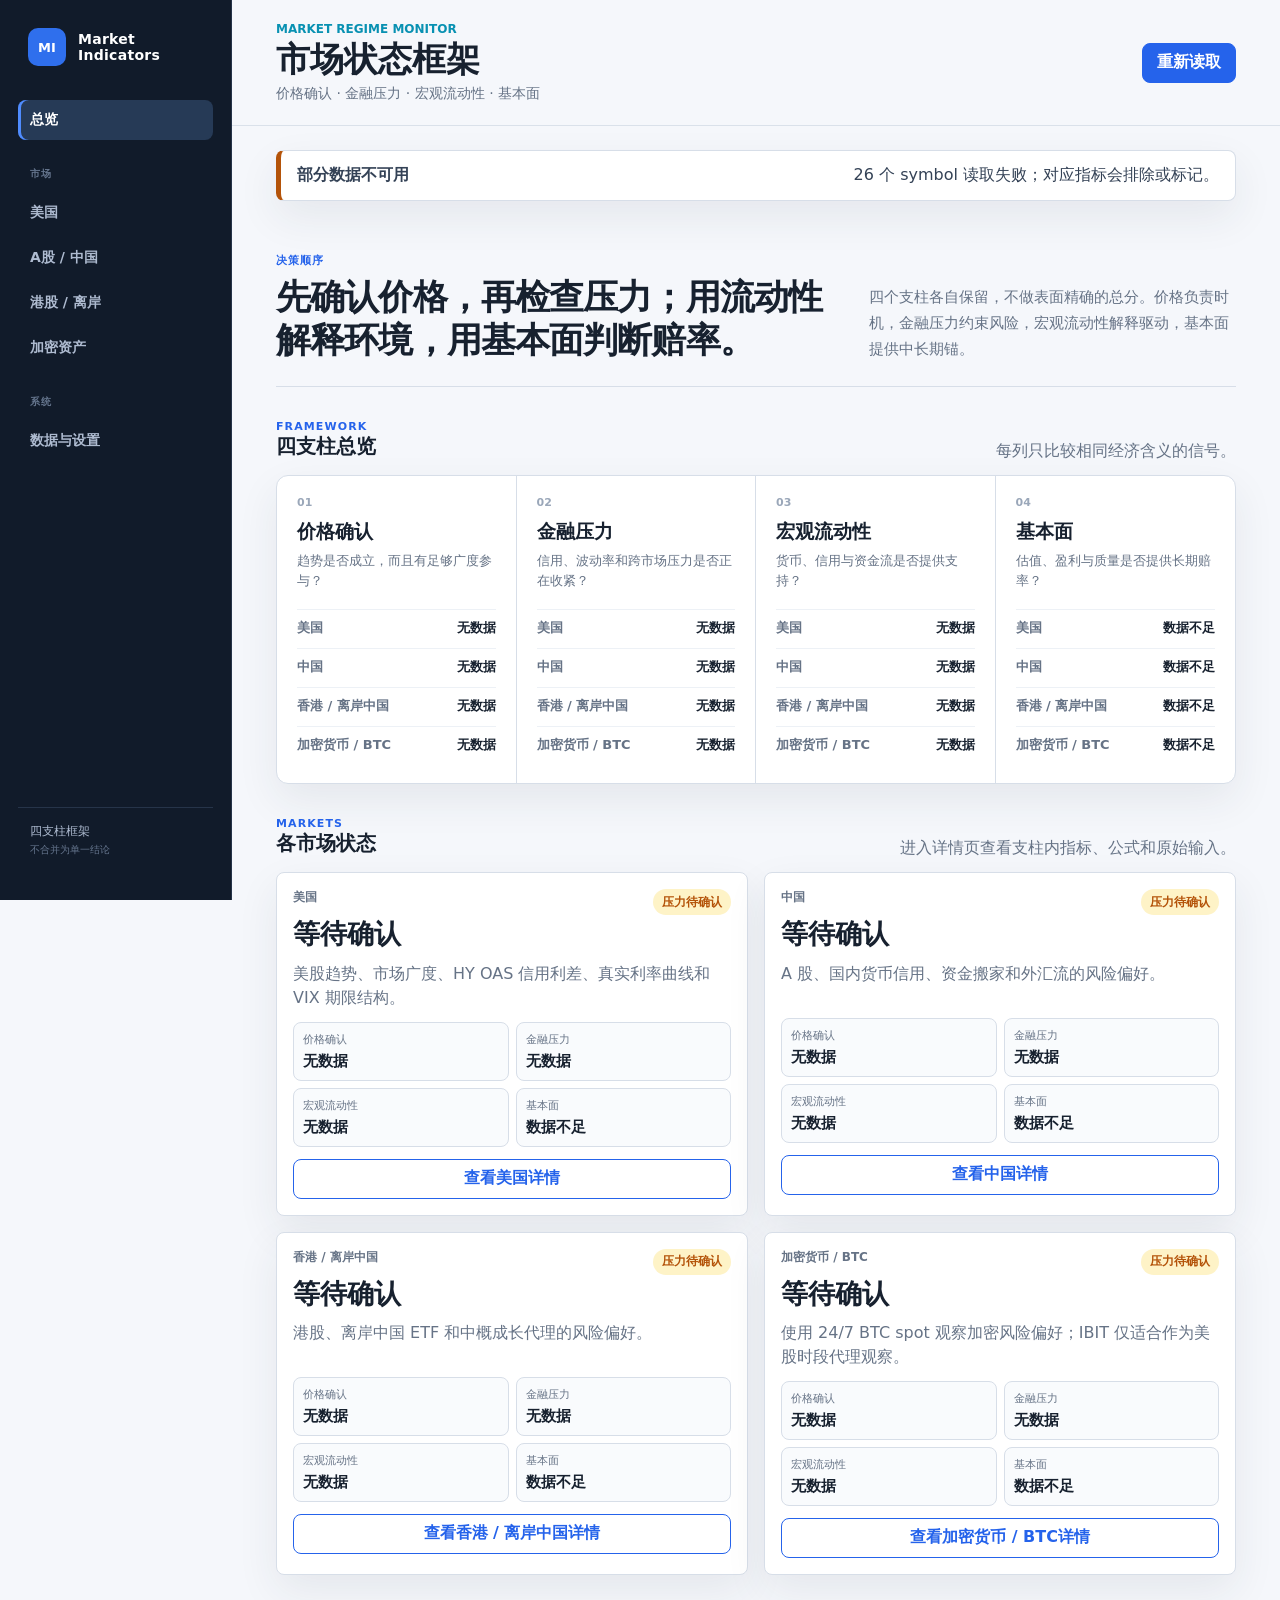
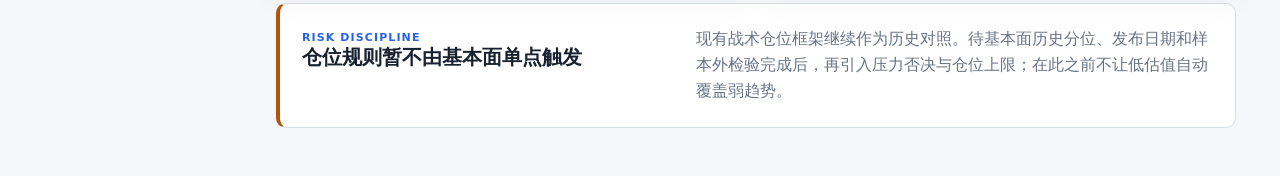
==== commit 46dc5816: "Fix dashboard layout across desktop and mobile" ====
--- a/index.html
+++ b/index.html
@@ -41,7 +41,7 @@
           <section class="framework-intro">
             <div>
               <span class="section-kicker">决策顺序</span>
-              <h2>先确认价格，再检查压力；<br />用流动性解释环境，用基本面判断赔率。</h2>
+              <h2>先确认价格，再检查压力；用流动性解释环境，用基本面判断赔率。</h2>
             </div>
             <p>四个支柱各自保留，不做表面精确的总分。价格负责时机，金融压力约束风险，宏观流动性解释驱动，基本面提供中长期锚。</p>
           </section>
--- a/styles.css
+++ b/styles.css
@@ -13,6 +13,9 @@
   --red: #b91c1c;
   --ink-soft: #344256;
   --shadow: 0 16px 42px rgba(35, 48, 70, 0.08);
+  --line: var(--border);
+  --panel: var(--surface);
+  --accent: var(--blue);
   font-family:
     Inter, ui-sans-serif, system-ui, -apple-system, BlinkMacSystemFont, "Segoe UI",
     sans-serif;
@@ -127,8 +130,8 @@
 }
 .topbar-subtitle { margin: 7px 0 0; color: var(--muted); font-size: 14px; }
 .section-kicker { color: var(--blue); font-size: 11px; font-weight: 900; letter-spacing: .1em; text-transform: uppercase; }
-.framework-intro { display: grid; grid-template-columns: minmax(0, 1.6fr) minmax(280px, .8fr); gap: 36px; align-items: end; padding: 34px 0 18px; border-bottom: 1px solid var(--border); }
-.framework-intro h2 { margin: 8px 0 0; font-size: clamp(27px, 3.5vw, 45px); line-height: 1.2; letter-spacing: -.025em; }
+.framework-intro { display: grid; grid-template-columns: minmax(0, 1.35fr) minmax(300px, .9fr); gap: 42px; align-items: end; padding: 30px 0 24px; border-bottom: 1px solid var(--border); }
+.framework-intro h2 { max-width: 720px; margin: 8px 0 0; font-size: clamp(27px, 2.7vw, 38px); line-height: 1.25; letter-spacing: -.025em; }
 .framework-intro p { max-width: 520px; margin: 0; color: var(--muted); font-size: 15px; line-height: 1.75; }
 .compact-banner { margin-bottom: 0; box-shadow: none; }
 .pillar-overview-grid { display: grid; grid-template-columns: repeat(4, minmax(0, 1fr)); border: 1px solid var(--border); border-radius: 12px; background: #fff; box-shadow: var(--shadow); overflow: hidden; }
@@ -156,6 +159,11 @@
 .settings-grid { display: grid; grid-template-columns: 1fr 1.2fr .7fr; gap: 16px; }
 .settings-grid > article { padding: 18px; border: 1px solid var(--border); border-radius: 8px; background: #fff; box-shadow: var(--shadow); }
 .settings-grid select { width: 100%; margin-top: 10px; padding: 0 10px; }
+body[data-page="segment-detail"] .detail-status-panel { display: none; }
+body[data-page="segment-detail"] .topbar-actions .toggle,
+body[data-page="segment-detail"] .topbar-actions select { display: none; }
+body[data-page="segment-detail"] .status-banner { margin-bottom: 12px; box-shadow: none; }
+body[data-page="segment-detail"] .detail-segment-card { padding: 22px; }
 
 .eyebrow {
   margin: 0 0 4px;
@@ -433,7 +441,7 @@
 }
 
 body[data-page="dashboard"] .segments-grid {
-  grid-template-columns: repeat(4, minmax(0, 1fr));
+  grid-template-columns: repeat(2, minmax(0, 1fr));
 }
 
 @media (max-width: 1100px) {
@@ -445,11 +453,15 @@
 }
 
 @media (max-width: 760px) {
-  .sidebar { position: static; width: auto; padding: 14px; }
-  .brand { margin: 0 0 12px; }.brand strong,.sidebar-foot,.nav-section { display: none; }
-  .side-nav { display: flex; gap: 4px; overflow-x: auto; }.side-nav a { white-space: nowrap; }
+  .sidebar { position: static; width: auto; min-height: 66px; flex-direction: row; align-items: center; gap: 10px; padding: 10px 12px; }
+  .brand { flex: 0 0 auto; margin: 0; }.brand strong,.sidebar-foot,.nav-section { display: none; }
+  .brand > span { width: 36px; height: 36px; }
+  .side-nav { display: flex; flex: 1 1 auto; gap: 4px; overflow-x: auto; scrollbar-width: none; }.side-nav::-webkit-scrollbar { display: none; }.side-nav a { padding: 9px 10px; white-space: nowrap; }
   .app-main { margin-left: 0; }
-  .topbar { position: static; align-items: flex-start; }.topbar-actions { justify-content: flex-start; }
+  .topbar { position: static; display: grid; grid-template-columns: minmax(0,1fr) auto; align-items: center; gap: 10px; padding: 16px; }.topbar h1 { font-size: 26px; }.topbar-actions { justify-content: flex-start; }.topbar > button { width: auto; height: 40px; min-height: 40px; padding: 0 12px; }
+  .topbar-subtitle { font-size: 12px; line-height: 1.4; }
+  .page-shell { padding-top: 16px; }
+  .status-banner { align-items: flex-start; padding: 12px; font-size: 13px; }
   .framework-intro,.exposure-note { grid-template-columns: 1fr; gap: 16px; }
   .pillar-overview-grid,body[data-page="dashboard"] .segments-grid,.settings-grid { grid-template-columns: 1fr; }
   .pillar-column { border-right: 0; border-bottom: 1px solid var(--border); }.pillar-column:last-child { border-bottom: 0; }
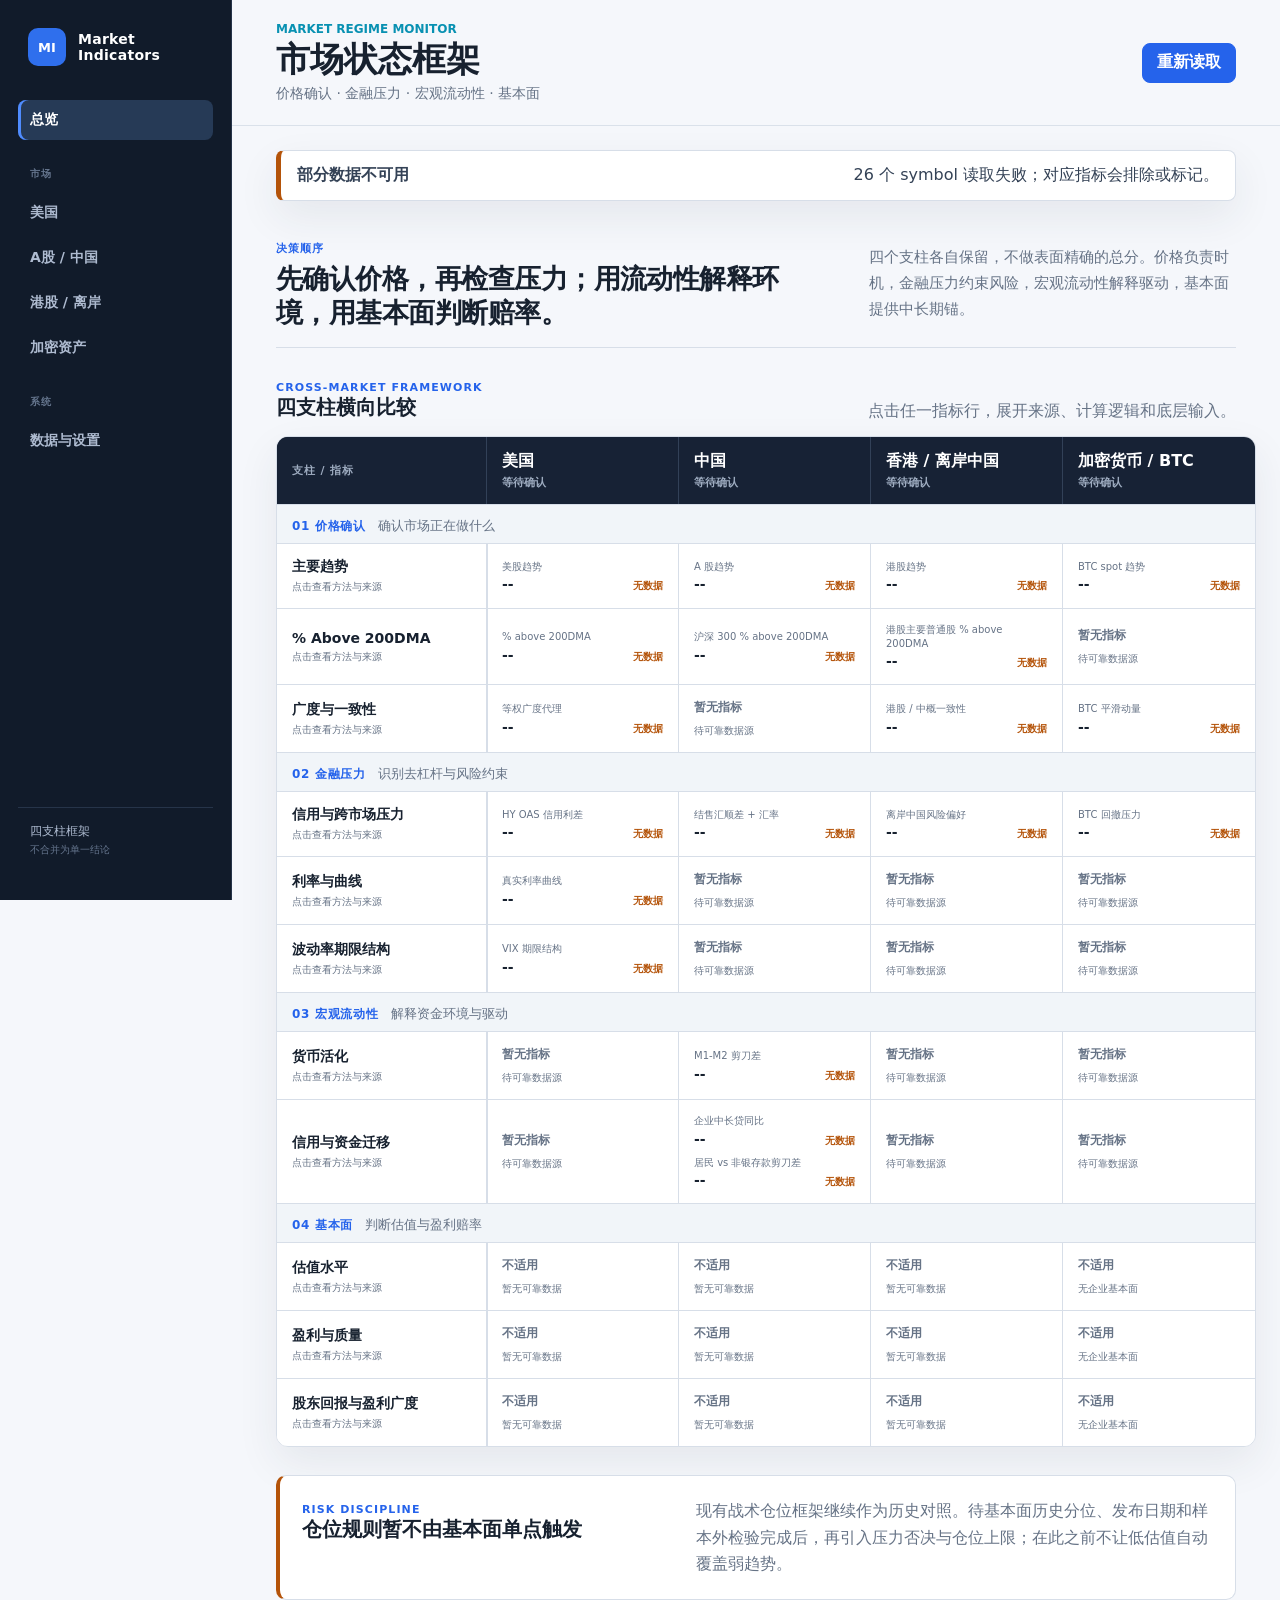
==== commit 62dae367: "Build cross-market four-pillar comparison matrix" ====
--- a/index.html
+++ b/index.html
@@ -46,14 +46,9 @@
             <p>四个支柱各自保留，不做表面精确的总分。价格负责时机，金融压力约束风险，宏观流动性解释驱动，基本面提供中长期锚。</p>
           </section>
 
-          <section class="section-block">
-            <div class="section-heading"><div><span class="section-kicker">Framework</span><h2>四支柱总览</h2></div><p>每列只比较相同经济含义的信号。</p></div>
-            <div id="pillarsGrid" class="pillar-overview-grid"></div>
-          </section>
-
-          <section class="section-block">
-            <div class="section-heading"><div><span class="section-kicker">Markets</span><h2>各市场状态</h2></div><p>进入详情页查看支柱内指标、公式和原始输入。</p></div>
-            <div id="segmentsGrid" class="segments-grid"></div>
+          <section class="section-block framework-table-section">
+            <div class="section-heading"><div><span class="section-kicker">Cross-market framework</span><h2>四支柱横向比较</h2></div><p>点击任一指标行，展开来源、计算逻辑和底层输入。</p></div>
+            <div id="frameworkMatrix" class="framework-matrix" aria-live="polite"></div>
           </section>
 
           <section class="section-block exposure-note">
--- a/styles.css
+++ b/styles.css
@@ -130,10 +130,11 @@
 }
 .topbar-subtitle { margin: 7px 0 0; color: var(--muted); font-size: 14px; }
 .section-kicker { color: var(--blue); font-size: 11px; font-weight: 900; letter-spacing: .1em; text-transform: uppercase; }
-.framework-intro { display: grid; grid-template-columns: minmax(0, 1.35fr) minmax(300px, .9fr); gap: 42px; align-items: end; padding: 30px 0 24px; border-bottom: 1px solid var(--border); }
-.framework-intro h2 { max-width: 720px; margin: 8px 0 0; font-size: clamp(27px, 2.7vw, 38px); line-height: 1.25; letter-spacing: -.025em; }
+.framework-intro { display: grid; grid-template-columns: minmax(0, 1.35fr) minmax(300px, .9fr); gap: 42px; align-items: center; padding: 18px 0; border-bottom: 1px solid var(--border); }
+.framework-intro h2 { max-width: 720px; margin: 6px 0 0; font-size: clamp(22px, 2.1vw, 30px); line-height: 1.25; letter-spacing: -.02em; }
 .framework-intro p { max-width: 520px; margin: 0; color: var(--muted); font-size: 15px; line-height: 1.75; }
 .compact-banner { margin-bottom: 0; box-shadow: none; }
+body[data-page="dashboard"] .status-banner.success { display: none; }
 .pillar-overview-grid { display: grid; grid-template-columns: repeat(4, minmax(0, 1fr)); border: 1px solid var(--border); border-radius: 12px; background: #fff; box-shadow: var(--shadow); overflow: hidden; }
 .pillar-column { min-width: 0; padding: 20px; border-right: 1px solid var(--border); }
 .pillar-column:last-child { border-right: 0; }
@@ -159,6 +160,43 @@
 .settings-grid { display: grid; grid-template-columns: 1fr 1.2fr .7fr; gap: 16px; }
 .settings-grid > article { padding: 18px; border: 1px solid var(--border); border-radius: 8px; background: #fff; box-shadow: var(--shadow); }
 .settings-grid select { width: 100%; margin-top: 10px; padding: 0 10px; }
+.framework-table-section { min-width: 0; }
+.framework-matrix { min-width: 980px; border: 1px solid var(--border); border-radius: 12px; background: #fff; box-shadow: var(--shadow); overflow: hidden; }
+.matrix-grid { display: grid; grid-template-columns: 210px repeat(4, minmax(0, 1fr)); }
+.matrix-header { border-bottom: 1px solid var(--border); background: #172235; color: #fff; }
+.matrix-header > div,.matrix-header > a { min-width: 0; padding: 14px 15px; border-right: 1px solid #324158; }
+.matrix-header > :last-child { border-right: 0; }
+.matrix-header a { display: grid; gap: 3px; color: #fff; text-decoration: none; }
+.matrix-header a span { color: #9eacc0; font-size: 11px; }
+.matrix-label-head { display: flex; align-items: center; color: #9eacc0; font-size: 11px; font-weight: 900; letter-spacing: .08em; text-transform: uppercase; }
+.matrix-pillar-title { display: flex; align-items: baseline; gap: 12px; padding: 12px 15px 8px; border-top: 1px solid var(--border); background: #f1f5f9; }
+.matrix-header + .matrix-pillar-title { border-top: 0; }
+.matrix-pillar-title span { color: var(--blue); font-size: 12px; font-weight: 900; letter-spacing: .06em; }
+.matrix-pillar-title small { color: var(--muted); }
+.matrix-row { border-top: 1px solid var(--border); background: #fff; }
+.matrix-row summary { cursor: pointer; list-style: none; }
+.matrix-row summary::-webkit-details-marker { display: none; }
+.matrix-row summary:hover { background: #f8fbff; }
+.matrix-row[open] summary { background: #f7faff; box-shadow: inset 3px 0 var(--blue); }
+.matrix-row-label,.matrix-cell { min-width: 0; padding: 14px 15px; border-right: 1px solid var(--border); }
+.matrix-row-label { position: sticky; left: 0; z-index: 2; background: #fff; box-shadow: 1px 0 var(--border); }
+.matrix-row[open] .matrix-row-label,.matrix-row summary:hover .matrix-row-label { background: #f7faff; }
+.matrix-label-head { position: sticky; left: 0; z-index: 2; background: #172235; }
+.matrix-cell:last-child { border-right: 0; }
+.matrix-row-label { display: grid; align-content: center; gap: 4px; }
+.matrix-row-label strong { font-size: 14px; }.matrix-row-label span { color: var(--muted); font-size: 10px; }
+.matrix-cell { display: grid; align-content: center; gap: 8px; }
+.matrix-signal { display: grid; grid-template-columns: minmax(0,1fr) auto; gap: 3px 8px; align-items: baseline; }
+.matrix-signal small { grid-column: 1 / -1; color: var(--muted); font-size: 10px; line-height: 1.35; }
+.matrix-signal strong { color: var(--text); font-size: 14px; overflow-wrap: anywhere; }
+.matrix-signal em { font-size: 10px; font-style: normal; font-weight: 800; }.matrix-signal em.good { color: var(--green); }.matrix-signal em.bad { color: var(--red); }.matrix-signal em.neutral { color: var(--amber); }
+.matrix-cell.unavailable { color: var(--muted); }.matrix-cell.unavailable strong { font-size: 12px; }.matrix-cell.unavailable span { font-size: 10px; }
+.fundamental-cell { grid-template-columns: repeat(2,minmax(0,1fr)); }
+.fundamental-cell > span { display: grid; gap: 2px; }.fundamental-cell small { color: var(--muted); font-size: 9px; }.fundamental-cell strong { font-size: 13px; }
+.matrix-expanded { display: grid; grid-template-columns: repeat(4,minmax(0,1fr)); margin-left: 210px; border-top: 1px dashed var(--border); background: #f8fafc; }
+.matrix-expanded article { min-width: 0; padding: 15px; border-right: 1px solid var(--border); }.matrix-expanded article:last-child { border-right: 0; }
+.matrix-expanded h4 { margin: 0 0 9px; font-size: 12px; }.matrix-expanded p { margin: 0 0 8px; color: var(--ink-soft); font-size: 11px; line-height: 1.5; overflow-wrap: anywhere; }
+.matrix-expanded .method-source { color: var(--muted); font-size: 9px; }
 body[data-page="segment-detail"] .detail-status-panel { display: none; }
 body[data-page="segment-detail"] .topbar-actions .toggle,
 body[data-page="segment-detail"] .topbar-actions select { display: none; }
@@ -466,6 +504,11 @@
   .pillar-overview-grid,body[data-page="dashboard"] .segments-grid,.settings-grid { grid-template-columns: 1fr; }
   .pillar-column { border-right: 0; border-bottom: 1px solid var(--border); }.pillar-column:last-child { border-bottom: 0; }
   .pillar-column:nth-child(2) { border-bottom: 1px solid var(--border); }
+  .framework-table-section { overflow-x: auto; padding-bottom: 4px; }
+  .framework-matrix { min-width: 920px; }
+  .matrix-grid { grid-template-columns: 180px repeat(4,185px); }
+  .matrix-header { position: static; }
+  .matrix-expanded { grid-template-columns: repeat(4,185px); margin-left: 180px; }
 }
 
 .legacy-split-grid {
